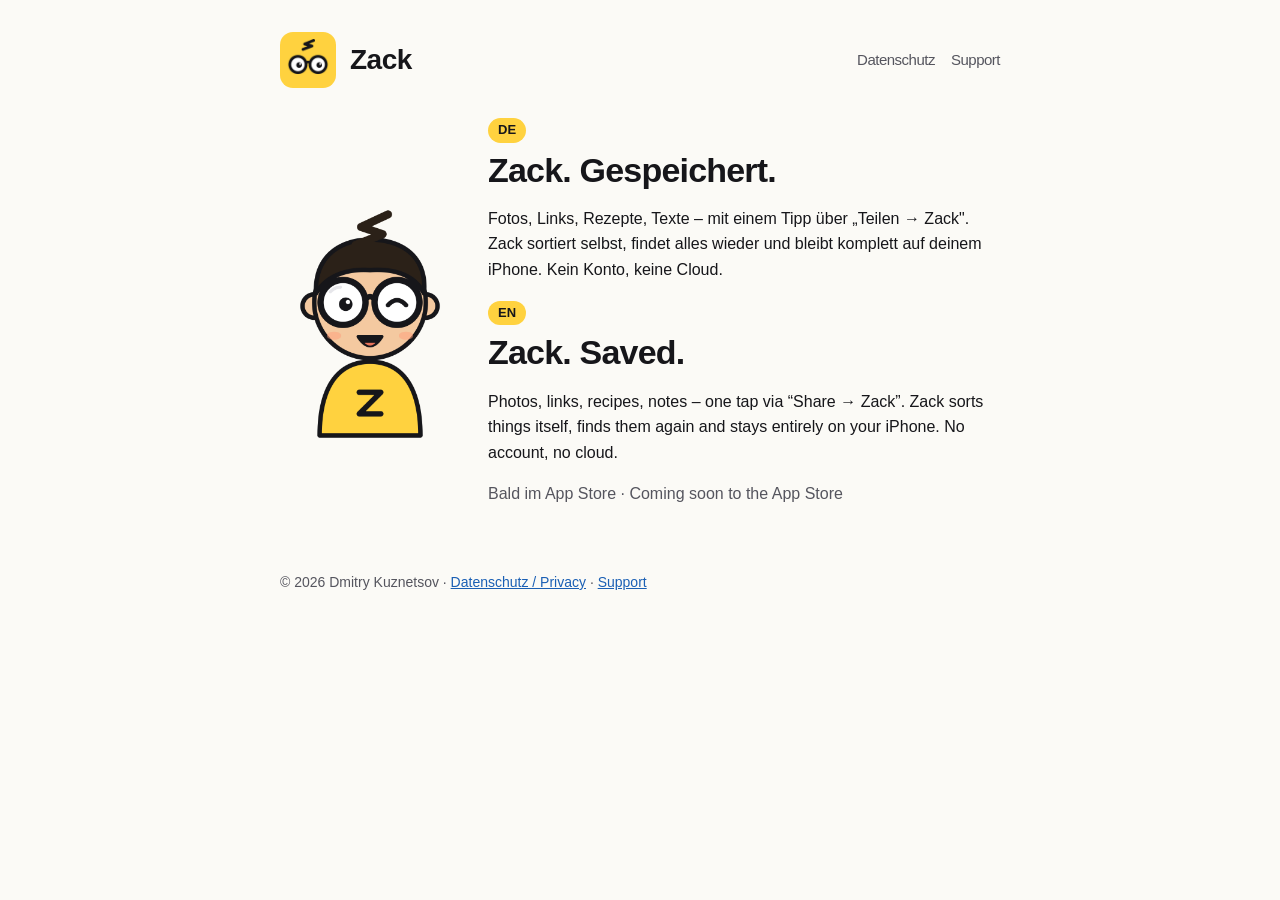
==== index.html @ 88935184 "Add files via upload" ====
<!DOCTYPE html>
<html lang="de">
<head>
<meta charset="utf-8">
<meta name="viewport" content="width=device-width, initial-scale=1">
<title>Zack – Speichern. Alles mit einem Tipp.</title>
<meta name="description" content="Zack speichert Fotos, Links, Rezepte und Texte mit einem Tipp und sortiert selbst. Ohne Konto, alles bleibt auf deinem iPhone.">
<link rel="icon" href="icon.png">
<link rel="stylesheet" href="style.css">
</head>
<body>
<div class="wrap">
<header>
  <img src="icon.png" alt="Zack App-Symbol">
  <a href="./">Zack</a>
  <nav><a href="privacy.html">Datenschutz</a><a href="support.html">Support</a></nav>
</header>

<div class="hero">
  <img src="zack.png" alt="Zack, das Maskottchen mit großer Brille">
  <div>
    <span class="lang">DE</span>
    <h1>Zack. Gespeichert.</h1>
    <p>Fotos, Links, Rezepte, Texte – mit einem Tipp über „Teilen → Zack". Zack sortiert selbst, findet alles wieder und bleibt komplett auf deinem iPhone. Kein Konto, keine Cloud.</p>
    <span class="lang">EN</span>
    <h1>Zack. Saved.</h1>
    <p>Photos, links, recipes, notes – one tap via “Share → Zack”. Zack sorts things itself, finds them again and stays entirely on your iPhone. No account, no cloud.</p>
    <p class="muted">Bald im App Store · Coming soon to the App Store</p>
  </div>
</div>

<footer>© 2026 Dmitry Kuznetsov · <a href="privacy.html">Datenschutz / Privacy</a> · <a href="support.html">Support</a></footer>
</div>
</body>
</html>
---- style.css ----
:root { --y:#FFD23F; --ink:#16161A; --muted:#55555E; --bg:#FBFAF6; --line:#EBE8DE; }
* { box-sizing:border-box; }
body { margin:0; font-family:-apple-system, "Inter", "Segoe UI", Roboto, sans-serif; color:var(--ink); background:var(--bg); line-height:1.6; }
.wrap { max-width:760px; margin:0 auto; padding:32px 20px 64px; }
header { display:flex; align-items:center; gap:14px; margin-bottom:28px; }
header img { width:56px; height:56px; border-radius:13px; }
header a { color:inherit; text-decoration:none; font-weight:800; font-size:28px; letter-spacing:-0.5px; }
nav { margin-left:auto; display:flex; gap:16px; font-size:15px; }
nav a { color:var(--muted); font-weight:500; font-size:15px; }
h1 { font-size:34px; line-height:1.15; letter-spacing:-0.8px; margin:0 0 8px; }
h2 { font-size:22px; margin:36px 0 8px; }
h3 { font-size:17px; margin:22px 0 4px; }
p, li { font-size:16px; }
.muted { color:var(--muted); }
.lang { display:inline-block; background:var(--y); color:var(--ink); font-weight:700; font-size:13px; padding:2px 10px; border-radius:20px; margin-bottom:8px; }
.card { background:#fff; border:1px solid var(--line); border-radius:16px; padding:22px 24px; margin:20px 0; }
.hero { display:flex; gap:28px; align-items:center; flex-wrap:wrap; }
.hero img { width:180px; }
.hero div { flex:1; min-width:260px; }
.btn { display:inline-block; background:var(--y); color:var(--ink); font-weight:700; padding:10px 18px; border-radius:24px; text-decoration:none; margin:6px 8px 0 0; }
a { color:#1A5FB4; }
hr { border:none; border-top:1px solid var(--line); margin:40px 0; }
footer { color:var(--muted); font-size:14px; margin-top:48px; }
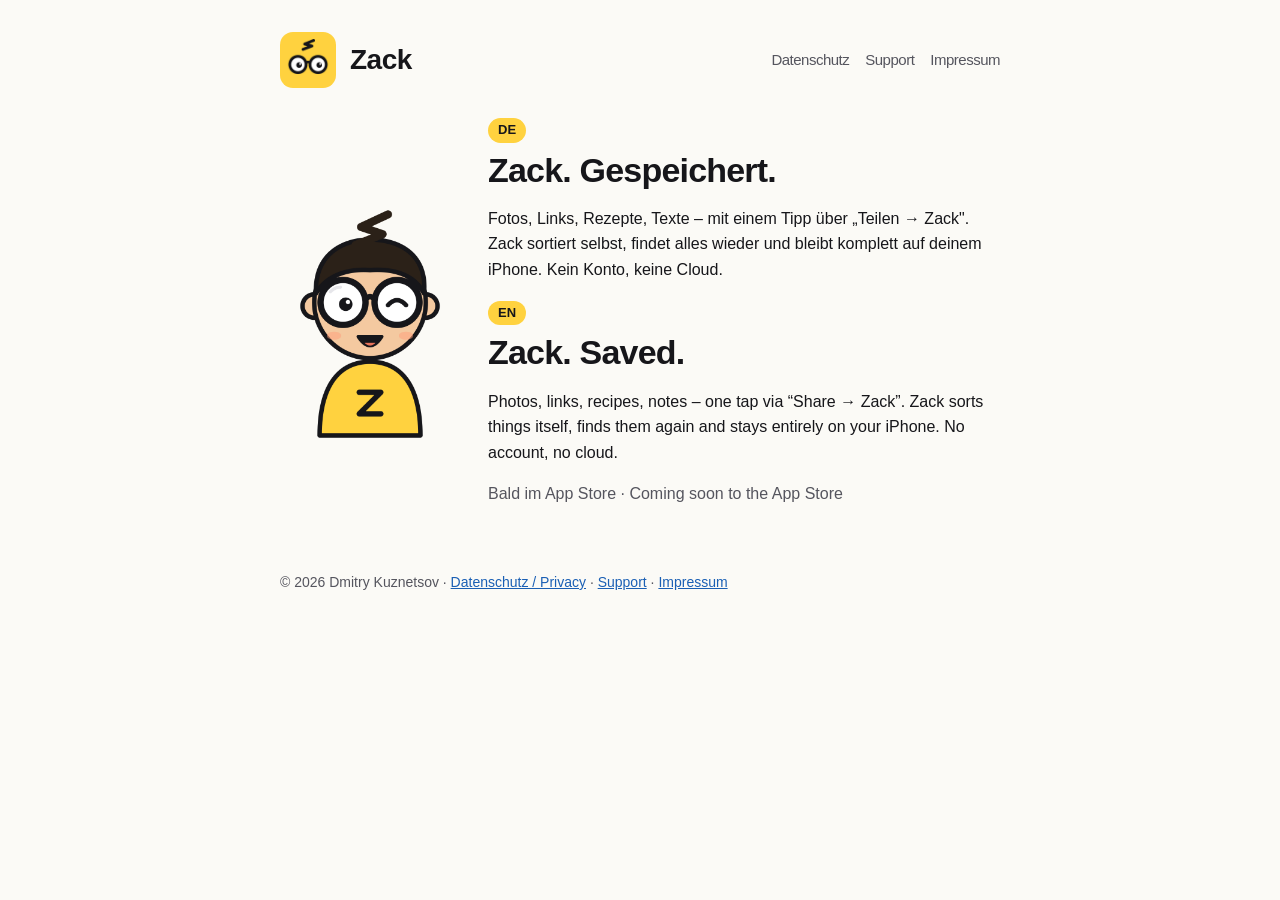
==== commit a2bcaf4a: "Add files via upload" ====
--- a/index.html
+++ b/index.html
@@ -13,7 +13,7 @@
 <header>
   <img src="icon.png" alt="Zack App-Symbol">
   <a href="./">Zack</a>
-  <nav><a href="privacy.html">Datenschutz</a><a href="support.html">Support</a></nav>
+  <nav><a href="privacy.html">Datenschutz</a><a href="support.html">Support</a><a href="impressum.html">Impressum</a></nav>
 </header>
 
 <div class="hero">
@@ -29,7 +29,7 @@
   </div>
 </div>
 
-<footer>© 2026 Dmitry Kuznetsov · <a href="privacy.html">Datenschutz / Privacy</a> · <a href="support.html">Support</a></footer>
+<footer>© 2026 Dmitry Kuznetsov · <a href="privacy.html">Datenschutz / Privacy</a> · <a href="support.html">Support</a> · <a href="impressum.html">Impressum</a></footer>
 </div>
 </body>
 </html>
